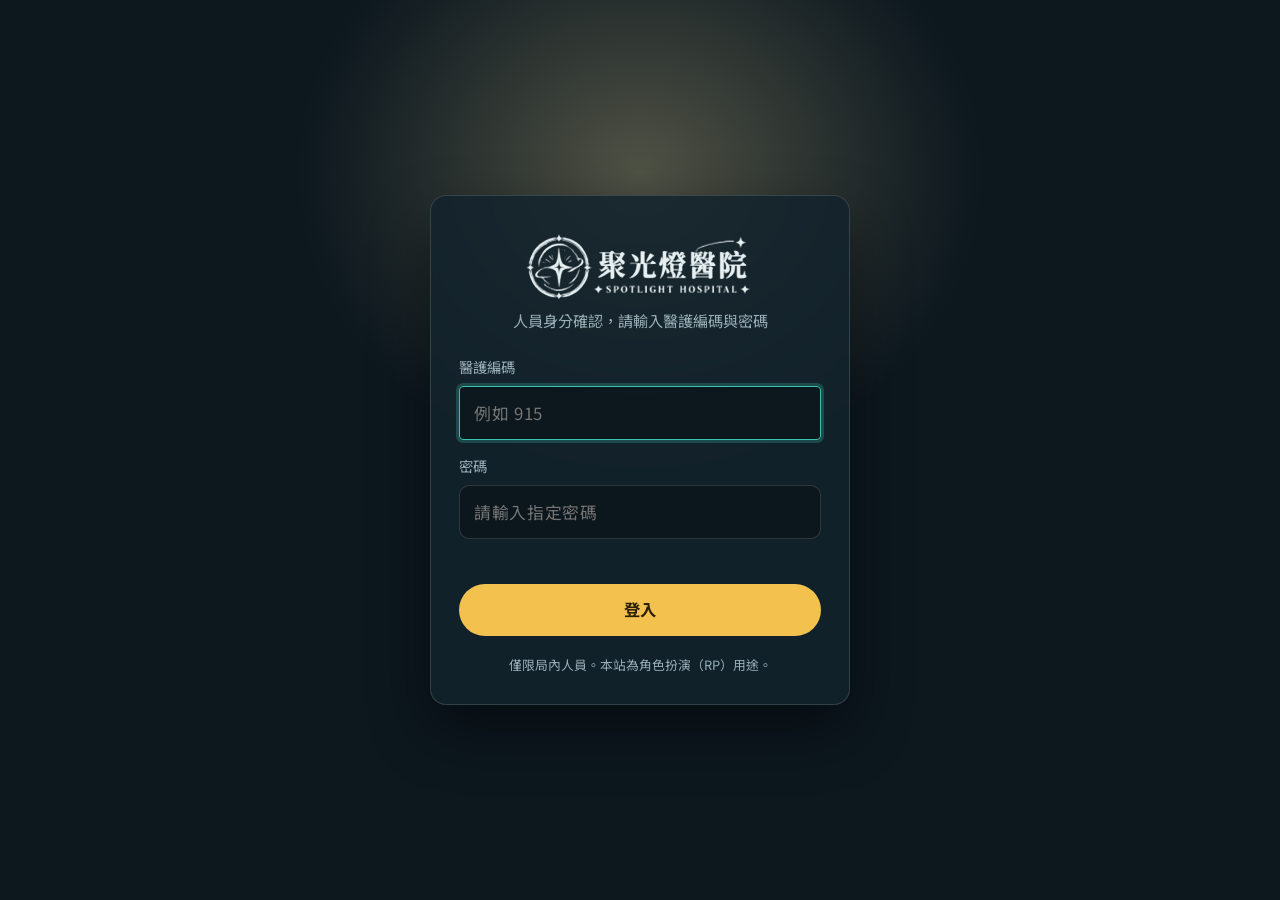
==== login.html @ b437047f "first commit" ====
<!DOCTYPE html>
<html lang="zh-Hant">
<head>
<meta charset="utf-8">
<meta name="viewport" content="width=device-width, initial-scale=1, viewport-fit=cover">
<meta name="robots" content="noindex,nofollow">
<title>人員登入｜SpotLight 醫護局</title>
<link rel="icon" type="image/png" href="images/favicon.png">
<link rel="preconnect" href="https://fonts.googleapis.com">
<link rel="preconnect" href="https://fonts.gstatic.com" crossorigin>
<link href="https://fonts.googleapis.com/css2?family=Noto+Sans+TC:wght@400;500;700&family=Noto+Serif+TC:wght@600;900&display=swap" rel="stylesheet">
<link rel="stylesheet" href="css/login.css">
</head>
<body>
<main class="page">

  <!-- 登入表單 -->
  <section class="card" id="loginView" aria-labelledby="title">
    <h1 id="title" class="logo"><img src="images/logo-light.png" alt="聚光燈醫院 SPOTLIGHT HOSPITAL"></h1>
    <p class="sub">人員身分確認，請輸入醫護編碼與密碼</p>

    <form id="form" novalidate>
      <label>醫護編碼
        <input id="code" name="code" inputmode="numeric" autocomplete="username" placeholder="例如 915" required>
      </label>
      <label>密碼
        <input id="pw" name="pw" type="password" autocomplete="current-password" placeholder="請輸入指定密碼" required>
      </label>
      <p class="err" id="err" role="alert" aria-live="assertive"></p>
      <button class="btn" type="submit">登入</button>
    </form>
    <p class="note">僅限局內人員。本站為角色扮演（RP）用途。</p>
  </section>

  <!-- 登入成功 -->
  <section class="card ok" id="okView" aria-live="polite" hidden>
    <div class="code" id="onlineCode">10-41</div>
    <svg class="ecg" viewBox="0 0 400 48" preserveAspectRatio="none" aria-hidden="true"><path d="M0 28 H130 L148 8 L170 44 L190 14 L204 28 H400"/></svg>
    <div class="label">醫護編碼<b id="okCode"></b></div>
    <h2 id="okName"></h2>
    <p class="role" id="okRole"></p>
    <p class="state">已上線，正在進入官網⋯</p>
    <a class="btn" id="enter" href="index.html">立即進入</a>
  </section>

</main>
<script src="js/roster.js"></script>
<script src="js/auth.js"></script>
<script src="js/login.js"></script>
</body>
</html>
---- css/login.css ----
:root{
  --night:#0C171E; --ink:#E6EFF1; --muted:#9AB0B8; --line:rgba(255,255,255,.14);
  --teal:#3CC1AF; --amber:#F2C14E; --red:#FF8A80;
  --serif:"Noto Serif TC","Songti TC","PMingLiU",serif;
  --sans:"Noto Sans TC","PingFang TC","Microsoft JhengHei",system-ui,sans-serif;
  box-sizing:border-box;
}
*,*::before,*::after{box-sizing:inherit}
[hidden]{display:none!important}
html,body{height:100%}
body{margin:0;background:var(--night);color:var(--ink);font-family:var(--sans);line-height:1.7;-webkit-font-smoothing:antialiased}
:focus-visible{outline:3px solid var(--amber);outline-offset:2px;border-radius:4px}

.page{min-height:100%;display:grid;place-items:center;padding:calc(env(safe-area-inset-top,0px) + 24px) 16px calc(env(safe-area-inset-bottom,0px) + 24px);position:relative;overflow:hidden}
/* 聚光燈 */
.page::before{content:"";position:absolute;inset:-20%;background:radial-gradient(ellipse 480px 420px at 50% 28%,rgba(255,236,170,.28),rgba(255,236,170,.06) 55%,transparent 72%);animation:sway 9s ease-in-out infinite alternate;pointer-events:none}
@keyframes sway{from{transform:translateX(-6%)}to{transform:translateX(6%)}}

.card{position:relative;width:min(420px,100%);background:rgba(19,36,45,.86);border:1px solid var(--line);border-radius:16px;padding:32px 28px 28px;backdrop-filter:blur(6px);box-shadow:0 24px 60px rgba(0,0,0,.45)}
.logo{margin:0 0 6px;text-align:center}
.logo img{display:block;width:min(230px,70%);height:auto;margin:0 auto}
.sub{margin:4px 0 22px;text-align:center;color:var(--muted);font-size:.95rem}

label{display:block;font-size:.9rem;color:var(--muted);margin-bottom:14px}
input{display:block;width:100%;margin-top:6px;padding:12px 14px;font:inherit;font-size:1.05rem;color:var(--ink);background:rgba(0,0,0,.3);border:1px solid var(--line);border-radius:10px;letter-spacing:.04em}
input:focus{border-color:var(--teal);outline:none;box-shadow:0 0 0 3px rgba(60,193,175,.25)}
.err{min-height:1.6em;margin:0 0 8px;color:var(--red);font-size:.9rem}

.btn{display:block;width:100%;text-align:center;padding:12px 20px;border-radius:999px;background:var(--amber);color:#2A1F00;font:inherit;font-weight:700;font-size:1.02rem;text-decoration:none;border:0;cursor:pointer}
.btn:hover{filter:brightness(1.08)}
.note{margin:18px 0 0;text-align:center;font-size:.8rem;color:var(--muted)}

.shake{animation:shake .4s}
@keyframes shake{20%,60%{transform:translateX(-8px)}40%,80%{transform:translateX(8px)}}

/* 登入成功 */
.ok{text-align:center}
.ok .code{font-family:var(--serif);font-weight:900;font-size:clamp(4rem,22vw,6rem);line-height:1;color:var(--amber);letter-spacing:.04em;text-shadow:0 0 30px rgba(242,193,78,.45);animation:pop .5s cubic-bezier(.2,1.4,.4,1)}
@keyframes pop{from{opacity:0;transform:scale(.7)}to{opacity:1;transform:none}}
.ecg{width:100%;height:48px;margin:6px 0 10px}
.ecg path{fill:none;stroke:var(--teal);stroke-width:3;stroke-linecap:round;stroke-linejoin:round;stroke-dasharray:600;stroke-dashoffset:600;animation:draw 1.6s .2s ease-out forwards}
@keyframes draw{to{stroke-dashoffset:0}}
.ok .label{color:var(--muted);font-size:.95rem}
.ok .label b{color:var(--ink);font-size:1.3rem;letter-spacing:.06em;margin-left:4px}
.ok h2{font-family:var(--serif);font-size:1.7rem;margin:10px 0 0}
.ok .role{color:var(--teal);font-weight:700;margin:0 0 4px}
.ok .state{color:var(--muted);font-size:.9rem;margin:0 0 20px}

@media (prefers-reduced-motion:reduce){
  *{animation:none!important;transition:none!important}
  .ecg path{stroke-dashoffset:0}
}
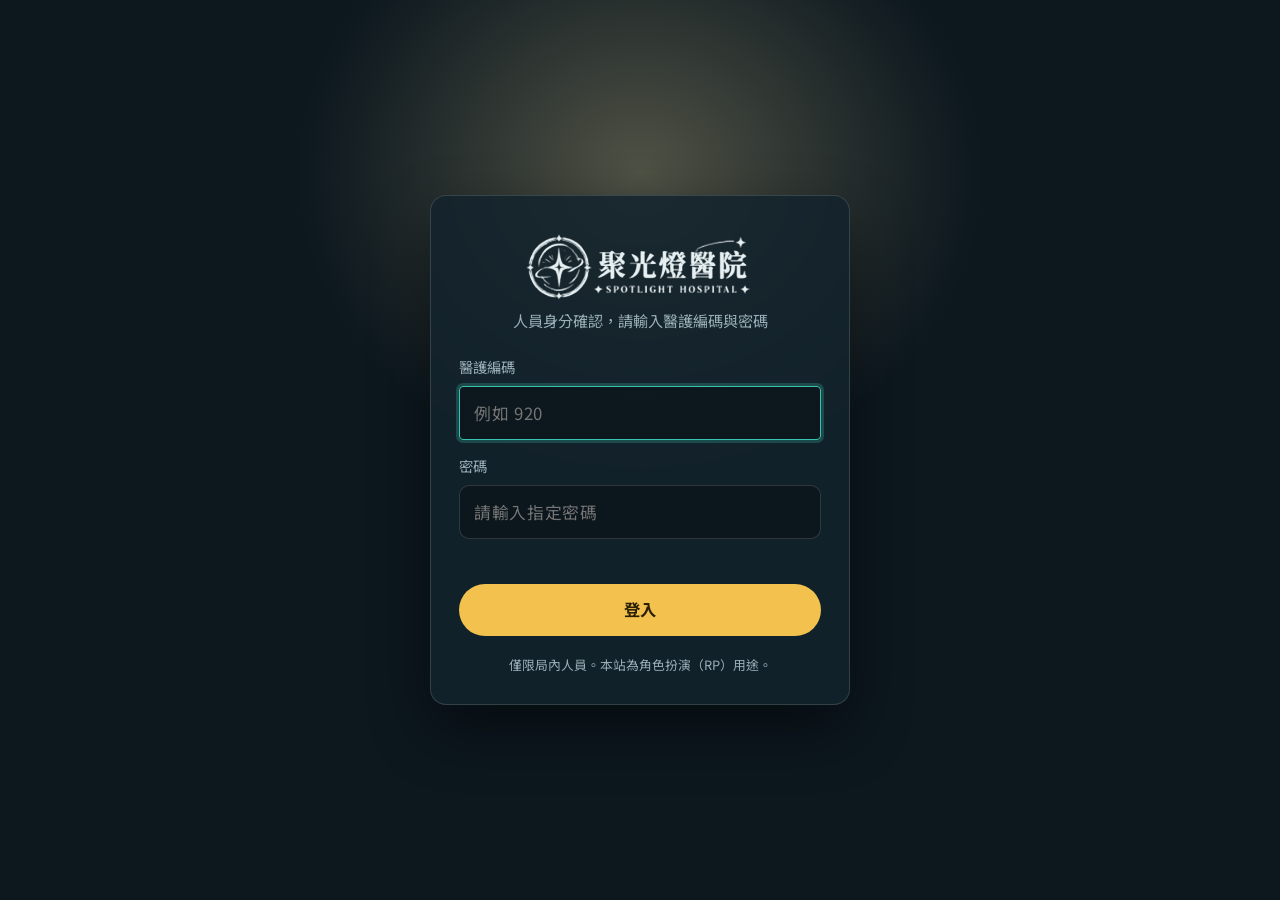
==== commit 99ebce49: "1010-1" ====
--- a/login.html
+++ b/login.html
@@ -21,7 +21,7 @@
 
     <form id="form" novalidate>
       <label>醫護編碼
-        <input id="code" name="code" inputmode="numeric" autocomplete="username" placeholder="例如 915" required>
+        <input id="code" name="code" inputmode="numeric" autocomplete="username" placeholder="例如 920" required>
       </label>
       <label>密碼
         <input id="pw" name="pw" type="password" autocomplete="current-password" placeholder="請輸入指定密碼" required>
--- a/css/login.css
+++ b/css/login.css
@@ -1,52 +1,271 @@
-:root{
-  --night:#0C171E; --ink:#E6EFF1; --muted:#9AB0B8; --line:rgba(255,255,255,.14);
-  --teal:#3CC1AF; --amber:#F2C14E; --red:#FF8A80;
-  --serif:"Noto Serif TC","Songti TC","PMingLiU",serif;
-  --sans:"Noto Sans TC","PingFang TC","Microsoft JhengHei",system-ui,sans-serif;
-  box-sizing:border-box;
-}
-*,*::before,*::after{box-sizing:inherit}
-[hidden]{display:none!important}
-html,body{height:100%}
-body{margin:0;background:var(--night);color:var(--ink);font-family:var(--sans);line-height:1.7;-webkit-font-smoothing:antialiased}
-:focus-visible{outline:3px solid var(--amber);outline-offset:2px;border-radius:4px}
-
-.page{min-height:100%;display:grid;place-items:center;padding:calc(env(safe-area-inset-top,0px) + 24px) 16px calc(env(safe-area-inset-bottom,0px) + 24px);position:relative;overflow:hidden}
+:root {
+  --night: #0C171E;
+  --ink: #E6EFF1;
+  --muted: #9AB0B8;
+  --line: rgba(255, 255, 255, .14);
+  --teal: #3CC1AF;
+  --amber: #F2C14E;
+  --red: #FF8A80;
+  --serif: "Noto Serif TC", "Songti TC", "PMingLiU", serif;
+  --sans: "Noto Sans TC", "PingFang TC", "Microsoft JhengHei", system-ui, sans-serif;
+  box-sizing: border-box;
+}
+
+*,
+*::before,
+*::after {
+  box-sizing: inherit
+}
+
+[hidden] {
+  display: none !important
+}
+
+html,
+body {
+  height: 100%
+}
+
+body {
+  margin: 0;
+  background: var(--night);
+  color: var(--ink);
+  font-family: var(--sans);
+  line-height: 1.7;
+  -webkit-font-smoothing: antialiased
+}
+
+:focus-visible {
+  outline: 3px solid var(--amber);
+  outline-offset: 2px;
+  border-radius: 4px
+}
+
+.page {
+  min-height: 100%;
+  display: grid;
+  place-items: center;
+  padding: calc(env(safe-area-inset-top, 0px) + 24px) 16px calc(env(safe-area-inset-bottom, 0px) + 24px);
+  position: relative;
+  overflow: hidden
+}
+
 /* 聚光燈 */
-.page::before{content:"";position:absolute;inset:-20%;background:radial-gradient(ellipse 480px 420px at 50% 28%,rgba(255,236,170,.28),rgba(255,236,170,.06) 55%,transparent 72%);animation:sway 9s ease-in-out infinite alternate;pointer-events:none}
-@keyframes sway{from{transform:translateX(-6%)}to{transform:translateX(6%)}}
-
-.card{position:relative;width:min(420px,100%);background:rgba(19,36,45,.86);border:1px solid var(--line);border-radius:16px;padding:32px 28px 28px;backdrop-filter:blur(6px);box-shadow:0 24px 60px rgba(0,0,0,.45)}
-.logo{margin:0 0 6px;text-align:center}
-.logo img{display:block;width:min(230px,70%);height:auto;margin:0 auto}
-.sub{margin:4px 0 22px;text-align:center;color:var(--muted);font-size:.95rem}
-
-label{display:block;font-size:.9rem;color:var(--muted);margin-bottom:14px}
-input{display:block;width:100%;margin-top:6px;padding:12px 14px;font:inherit;font-size:1.05rem;color:var(--ink);background:rgba(0,0,0,.3);border:1px solid var(--line);border-radius:10px;letter-spacing:.04em}
-input:focus{border-color:var(--teal);outline:none;box-shadow:0 0 0 3px rgba(60,193,175,.25)}
-.err{min-height:1.6em;margin:0 0 8px;color:var(--red);font-size:.9rem}
-
-.btn{display:block;width:100%;text-align:center;padding:12px 20px;border-radius:999px;background:var(--amber);color:#2A1F00;font:inherit;font-weight:700;font-size:1.02rem;text-decoration:none;border:0;cursor:pointer}
-.btn:hover{filter:brightness(1.08)}
-.note{margin:18px 0 0;text-align:center;font-size:.8rem;color:var(--muted)}
-
-.shake{animation:shake .4s}
-@keyframes shake{20%,60%{transform:translateX(-8px)}40%,80%{transform:translateX(8px)}}
+.page::before {
+  content: "";
+  position: absolute;
+  inset: -20%;
+  background: radial-gradient(ellipse 480px 420px at 50% 28%, rgba(255, 236, 170, .28), rgba(255, 236, 170, .06) 55%, transparent 72%);
+  animation: sway 9s ease-in-out infinite alternate;
+  pointer-events: none
+}
+
+@keyframes sway {
+  from {
+    transform: translateX(-6%)
+  }
+
+  to {
+    transform: translateX(6%)
+  }
+}
+
+.card {
+  position: relative;
+  width: min(420px, 100%);
+  background: rgba(19, 36, 45, .86);
+  border: 1px solid var(--line);
+  border-radius: 16px;
+  padding: 32px 28px 28px;
+  backdrop-filter: blur(6px);
+  box-shadow: 0 24px 60px rgba(0, 0, 0, .45)
+}
+
+.logo {
+  margin: 0 0 6px;
+  text-align: center
+}
+
+.logo img {
+  display: block;
+  width: min(230px, 70%);
+  height: auto;
+  margin: 0 auto
+}
+
+.sub {
+  margin: 4px 0 22px;
+  text-align: center;
+  color: var(--muted);
+  font-size: .95rem
+}
+
+label {
+  display: block;
+  font-size: .9rem;
+  color: var(--muted);
+  margin-bottom: 14px
+}
+
+input {
+  display: block;
+  width: 100%;
+  margin-top: 6px;
+  padding: 12px 14px;
+  font: inherit;
+  font-size: 1.05rem;
+  color: var(--ink);
+  background: rgba(0, 0, 0, .3);
+  border: 1px solid var(--line);
+  border-radius: 10px;
+  letter-spacing: .04em
+}
+
+input:focus {
+  border-color: var(--teal);
+  outline: none;
+  box-shadow: 0 0 0 3px rgba(60, 193, 175, .25)
+}
+
+.err {
+  min-height: 1.6em;
+  margin: 0 0 8px;
+  color: var(--red);
+  font-size: .9rem
+}
+
+.btn {
+  display: block;
+  width: 100%;
+  text-align: center;
+  padding: 12px 20px;
+  border-radius: 999px;
+  background: var(--amber);
+  color: #2A1F00;
+  font: inherit;
+  font-weight: 700;
+  font-size: 1.02rem;
+  text-decoration: none;
+  border: 0;
+  cursor: pointer
+}
+
+.btn:hover {
+  filter: brightness(1.08)
+}
+
+.note {
+  margin: 18px 0 0;
+  text-align: center;
+  font-size: .8rem;
+  color: var(--muted)
+}
+
+.shake {
+  animation: shake .4s
+}
+
+@keyframes shake {
+
+  20%,
+  60% {
+    transform: translateX(-8px)
+  }
+
+  40%,
+  80% {
+    transform: translateX(8px)
+  }
+}
 
 /* 登入成功 */
-.ok{text-align:center}
-.ok .code{font-family:var(--serif);font-weight:900;font-size:clamp(4rem,22vw,6rem);line-height:1;color:var(--amber);letter-spacing:.04em;text-shadow:0 0 30px rgba(242,193,78,.45);animation:pop .5s cubic-bezier(.2,1.4,.4,1)}
-@keyframes pop{from{opacity:0;transform:scale(.7)}to{opacity:1;transform:none}}
-.ecg{width:100%;height:48px;margin:6px 0 10px}
-.ecg path{fill:none;stroke:var(--teal);stroke-width:3;stroke-linecap:round;stroke-linejoin:round;stroke-dasharray:600;stroke-dashoffset:600;animation:draw 1.6s .2s ease-out forwards}
-@keyframes draw{to{stroke-dashoffset:0}}
-.ok .label{color:var(--muted);font-size:.95rem}
-.ok .label b{color:var(--ink);font-size:1.3rem;letter-spacing:.06em;margin-left:4px}
-.ok h2{font-family:var(--serif);font-size:1.7rem;margin:10px 0 0}
-.ok .role{color:var(--teal);font-weight:700;margin:0 0 4px}
-.ok .state{color:var(--muted);font-size:.9rem;margin:0 0 20px}
-
-@media (prefers-reduced-motion:reduce){
-  *{animation:none!important;transition:none!important}
-  .ecg path{stroke-dashoffset:0}
-}
+.ok {
+  text-align: center
+}
+
+.ok .code {
+  font-family: var(--serif);
+  font-weight: 900;
+  font-size: clamp(4rem, 22vw, 6rem);
+  line-height: 1;
+  color: var(--amber);
+  letter-spacing: .04em;
+  text-shadow: 0 0 30px rgba(242, 193, 78, .45);
+  animation: pop .5s cubic-bezier(.2, 1.4, .4, 1)
+}
+
+@keyframes pop {
+  from {
+    opacity: 0;
+    transform: scale(.7)
+  }
+
+  to {
+    opacity: 1;
+    transform: none
+  }
+}
+
+.ecg {
+  width: 100%;
+  height: 48px;
+  margin: 6px 0 10px
+}
+
+.ecg path {
+  fill: none;
+  stroke: var(--teal);
+  stroke-width: 3;
+  stroke-linecap: round;
+  stroke-linejoin: round;
+  stroke-dasharray: 600;
+  stroke-dashoffset: 600;
+  animation: draw 1.6s .2s ease-out forwards
+}
+
+@keyframes draw {
+  to {
+    stroke-dashoffset: 0
+  }
+}
+
+.ok .label {
+  color: var(--muted);
+  font-size: .95rem
+}
+
+.ok .label b {
+  color: var(--ink);
+  font-size: 1.3rem;
+  letter-spacing: .06em;
+  margin-left: 4px
+}
+
+.ok h2 {
+  font-family: var(--serif);
+  font-size: 1.7rem;
+  margin: 10px 0 0
+}
+
+.ok .role {
+  color: var(--teal);
+  font-weight: 700;
+  margin: 0 0 4px
+}
+
+.ok .state {
+  color: var(--muted);
+  font-size: .9rem;
+  margin: 0 0 20px
+}
+
+@media (prefers-reduced-motion:reduce) {
+  * {
+    animation: none !important;
+    transition: none !important
+  }
+
+  .ecg path {
+    stroke-dashoffset: 0
+  }
+}
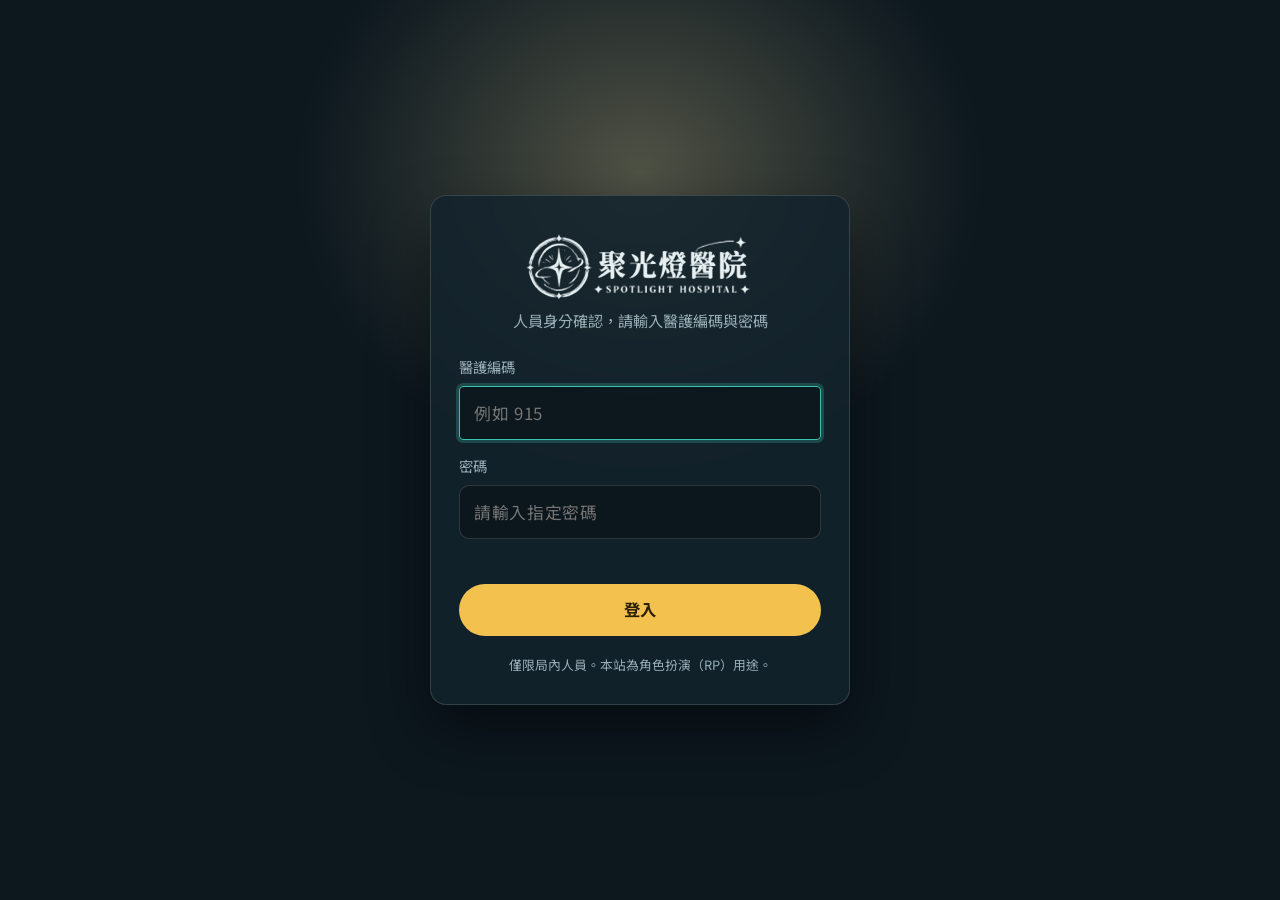
==== commit cb6e760d: "1011-1" ====
--- a/login.html
+++ b/login.html
@@ -21,7 +21,7 @@
 
     <form id="form" novalidate>
       <label>醫護編碼
-        <input id="code" name="code" inputmode="numeric" autocomplete="username" placeholder="例如 920" required>
+        <input id="code" name="code" inputmode="numeric" autocomplete="username" placeholder="例如 915" required>
       </label>
       <label>密碼
         <input id="pw" name="pw" type="password" autocomplete="current-password" placeholder="請輸入指定密碼" required>
--- a/css/login.css
+++ b/css/login.css
@@ -1,271 +1,52 @@
-:root {
-  --night: #0C171E;
-  --ink: #E6EFF1;
-  --muted: #9AB0B8;
-  --line: rgba(255, 255, 255, .14);
-  --teal: #3CC1AF;
-  --amber: #F2C14E;
-  --red: #FF8A80;
-  --serif: "Noto Serif TC", "Songti TC", "PMingLiU", serif;
-  --sans: "Noto Sans TC", "PingFang TC", "Microsoft JhengHei", system-ui, sans-serif;
-  box-sizing: border-box;
+:root{
+  --night:#0C171E; --ink:#E6EFF1; --muted:#9AB0B8; --line:rgba(255,255,255,.14);
+  --teal:#3CC1AF; --amber:#F2C14E; --red:#FF8A80;
+  --serif:"Noto Serif TC","Songti TC","PMingLiU",serif;
+  --sans:"Noto Sans TC","PingFang TC","Microsoft JhengHei",system-ui,sans-serif;
+  box-sizing:border-box;
 }
+*,*::before,*::after{box-sizing:inherit}
+[hidden]{display:none!important}
+html,body{height:100%}
+body{margin:0;background:var(--night);color:var(--ink);font-family:var(--sans);line-height:1.7;-webkit-font-smoothing:antialiased}
+:focus-visible{outline:3px solid var(--amber);outline-offset:2px;border-radius:4px}
 
-*,
-*::before,
-*::after {
-  box-sizing: inherit
-}
+.page{min-height:100%;display:grid;place-items:center;padding:calc(env(safe-area-inset-top,0px) + 24px) 16px calc(env(safe-area-inset-bottom,0px) + 24px);position:relative;overflow:hidden}
+/* 聚光燈 */
+.page::before{content:"";position:absolute;inset:-20%;background:radial-gradient(ellipse 480px 420px at 50% 28%,rgba(255,236,170,.28),rgba(255,236,170,.06) 55%,transparent 72%);animation:sway 9s ease-in-out infinite alternate;pointer-events:none}
+@keyframes sway{from{transform:translateX(-6%)}to{transform:translateX(6%)}}
 
-[hidden] {
-  display: none !important
-}
+.card{position:relative;width:min(420px,100%);background:rgba(19,36,45,.86);border:1px solid var(--line);border-radius:16px;padding:32px 28px 28px;backdrop-filter:blur(6px);box-shadow:0 24px 60px rgba(0,0,0,.45)}
+.logo{margin:0 0 6px;text-align:center}
+.logo img{display:block;width:min(230px,70%);height:auto;margin:0 auto}
+.sub{margin:4px 0 22px;text-align:center;color:var(--muted);font-size:.95rem}
 
-html,
-body {
-  height: 100%
-}
+label{display:block;font-size:.9rem;color:var(--muted);margin-bottom:14px}
+input{display:block;width:100%;margin-top:6px;padding:12px 14px;font:inherit;font-size:1.05rem;color:var(--ink);background:rgba(0,0,0,.3);border:1px solid var(--line);border-radius:10px;letter-spacing:.04em}
+input:focus{border-color:var(--teal);outline:none;box-shadow:0 0 0 3px rgba(60,193,175,.25)}
+.err{min-height:1.6em;margin:0 0 8px;color:var(--red);font-size:.9rem}
 
-body {
-  margin: 0;
-  background: var(--night);
-  color: var(--ink);
-  font-family: var(--sans);
-  line-height: 1.7;
-  -webkit-font-smoothing: antialiased
-}
+.btn{display:block;width:100%;text-align:center;padding:12px 20px;border-radius:999px;background:var(--amber);color:#2A1F00;font:inherit;font-weight:700;font-size:1.02rem;text-decoration:none;border:0;cursor:pointer}
+.btn:hover{filter:brightness(1.08)}
+.note{margin:18px 0 0;text-align:center;font-size:.8rem;color:var(--muted)}
 
-:focus-visible {
-  outline: 3px solid var(--amber);
-  outline-offset: 2px;
-  border-radius: 4px
-}
-
-.page {
-  min-height: 100%;
-  display: grid;
-  place-items: center;
-  padding: calc(env(safe-area-inset-top, 0px) + 24px) 16px calc(env(safe-area-inset-bottom, 0px) + 24px);
-  position: relative;
-  overflow: hidden
-}
-
-/* 聚光燈 */
-.page::before {
-  content: "";
-  position: absolute;
-  inset: -20%;
-  background: radial-gradient(ellipse 480px 420px at 50% 28%, rgba(255, 236, 170, .28), rgba(255, 236, 170, .06) 55%, transparent 72%);
-  animation: sway 9s ease-in-out infinite alternate;
-  pointer-events: none
-}
-
-@keyframes sway {
-  from {
-    transform: translateX(-6%)
-  }
-
-  to {
-    transform: translateX(6%)
-  }
-}
-
-.card {
-  position: relative;
-  width: min(420px, 100%);
-  background: rgba(19, 36, 45, .86);
-  border: 1px solid var(--line);
-  border-radius: 16px;
-  padding: 32px 28px 28px;
-  backdrop-filter: blur(6px);
-  box-shadow: 0 24px 60px rgba(0, 0, 0, .45)
-}
-
-.logo {
-  margin: 0 0 6px;
-  text-align: center
-}
-
-.logo img {
-  display: block;
-  width: min(230px, 70%);
-  height: auto;
-  margin: 0 auto
-}
-
-.sub {
-  margin: 4px 0 22px;
-  text-align: center;
-  color: var(--muted);
-  font-size: .95rem
-}
-
-label {
-  display: block;
-  font-size: .9rem;
-  color: var(--muted);
-  margin-bottom: 14px
-}
-
-input {
-  display: block;
-  width: 100%;
-  margin-top: 6px;
-  padding: 12px 14px;
-  font: inherit;
-  font-size: 1.05rem;
-  color: var(--ink);
-  background: rgba(0, 0, 0, .3);
-  border: 1px solid var(--line);
-  border-radius: 10px;
-  letter-spacing: .04em
-}
-
-input:focus {
-  border-color: var(--teal);
-  outline: none;
-  box-shadow: 0 0 0 3px rgba(60, 193, 175, .25)
-}
-
-.err {
-  min-height: 1.6em;
-  margin: 0 0 8px;
-  color: var(--red);
-  font-size: .9rem
-}
-
-.btn {
-  display: block;
-  width: 100%;
-  text-align: center;
-  padding: 12px 20px;
-  border-radius: 999px;
-  background: var(--amber);
-  color: #2A1F00;
-  font: inherit;
-  font-weight: 700;
-  font-size: 1.02rem;
-  text-decoration: none;
-  border: 0;
-  cursor: pointer
-}
-
-.btn:hover {
-  filter: brightness(1.08)
-}
-
-.note {
-  margin: 18px 0 0;
-  text-align: center;
-  font-size: .8rem;
-  color: var(--muted)
-}
-
-.shake {
-  animation: shake .4s
-}
-
-@keyframes shake {
-
-  20%,
-  60% {
-    transform: translateX(-8px)
-  }
-
-  40%,
-  80% {
-    transform: translateX(8px)
-  }
-}
+.shake{animation:shake .4s}
+@keyframes shake{20%,60%{transform:translateX(-8px)}40%,80%{transform:translateX(8px)}}
 
 /* 登入成功 */
-.ok {
-  text-align: center
+.ok{text-align:center}
+.ok .code{font-family:var(--serif);font-weight:900;font-size:clamp(4rem,22vw,6rem);line-height:1;color:var(--amber);letter-spacing:.04em;text-shadow:0 0 30px rgba(242,193,78,.45);animation:pop .5s cubic-bezier(.2,1.4,.4,1)}
+@keyframes pop{from{opacity:0;transform:scale(.7)}to{opacity:1;transform:none}}
+.ecg{width:100%;height:48px;margin:6px 0 10px}
+.ecg path{fill:none;stroke:var(--teal);stroke-width:3;stroke-linecap:round;stroke-linejoin:round;stroke-dasharray:600;stroke-dashoffset:600;animation:draw 1.6s .2s ease-out forwards}
+@keyframes draw{to{stroke-dashoffset:0}}
+.ok .label{color:var(--muted);font-size:.95rem}
+.ok .label b{color:var(--ink);font-size:1.3rem;letter-spacing:.06em;margin-left:4px}
+.ok h2{font-family:var(--serif);font-size:1.7rem;margin:10px 0 0}
+.ok .role{color:var(--teal);font-weight:700;margin:0 0 4px}
+.ok .state{color:var(--muted);font-size:.9rem;margin:0 0 20px}
+
+@media (prefers-reduced-motion:reduce){
+  *{animation:none!important;transition:none!important}
+  .ecg path{stroke-dashoffset:0}
 }
-
-.ok .code {
-  font-family: var(--serif);
-  font-weight: 900;
-  font-size: clamp(4rem, 22vw, 6rem);
-  line-height: 1;
-  color: var(--amber);
-  letter-spacing: .04em;
-  text-shadow: 0 0 30px rgba(242, 193, 78, .45);
-  animation: pop .5s cubic-bezier(.2, 1.4, .4, 1)
-}
-
-@keyframes pop {
-  from {
-    opacity: 0;
-    transform: scale(.7)
-  }
-
-  to {
-    opacity: 1;
-    transform: none
-  }
-}
-
-.ecg {
-  width: 100%;
-  height: 48px;
-  margin: 6px 0 10px
-}
-
-.ecg path {
-  fill: none;
-  stroke: var(--teal);
-  stroke-width: 3;
-  stroke-linecap: round;
-  stroke-linejoin: round;
-  stroke-dasharray: 600;
-  stroke-dashoffset: 600;
-  animation: draw 1.6s .2s ease-out forwards
-}
-
-@keyframes draw {
-  to {
-    stroke-dashoffset: 0
-  }
-}
-
-.ok .label {
-  color: var(--muted);
-  font-size: .95rem
-}
-
-.ok .label b {
-  color: var(--ink);
-  font-size: 1.3rem;
-  letter-spacing: .06em;
-  margin-left: 4px
-}
-
-.ok h2 {
-  font-family: var(--serif);
-  font-size: 1.7rem;
-  margin: 10px 0 0
-}
-
-.ok .role {
-  color: var(--teal);
-  font-weight: 700;
-  margin: 0 0 4px
-}
-
-.ok .state {
-  color: var(--muted);
-  font-size: .9rem;
-  margin: 0 0 20px
-}
-
-@media (prefers-reduced-motion:reduce) {
-  * {
-    animation: none !important;
-    transition: none !important
-  }
-
-  .ecg path {
-    stroke-dashoffset: 0
-  }
-}
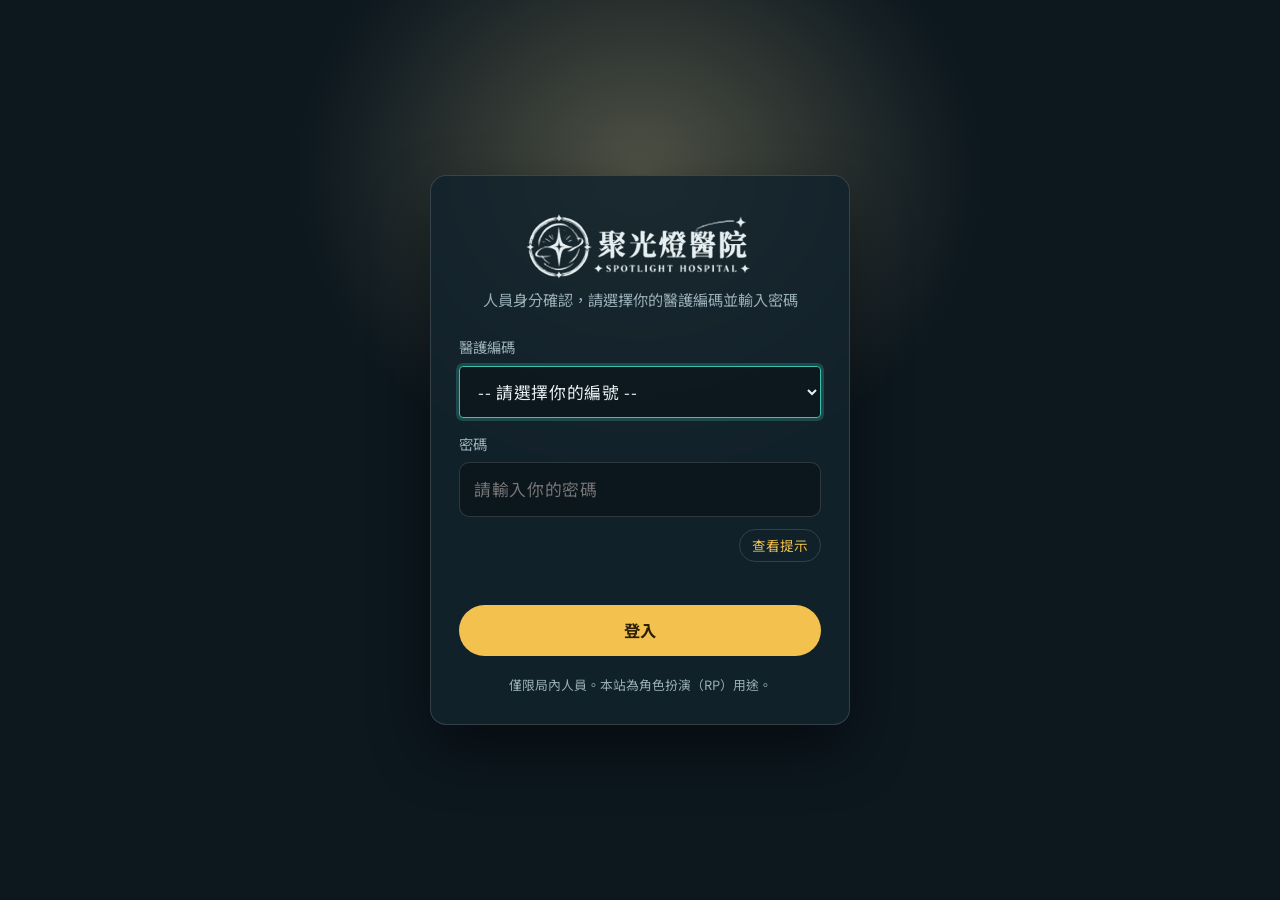
==== commit 79b00183: "1031-1" ====
--- a/login.html
+++ b/login.html
@@ -1,51 +1,67 @@
 <!DOCTYPE html>
 <html lang="zh-Hant">
+
 <head>
-<meta charset="utf-8">
-<meta name="viewport" content="width=device-width, initial-scale=1, viewport-fit=cover">
-<meta name="robots" content="noindex,nofollow">
-<title>人員登入｜SpotLight 醫護局</title>
-<link rel="icon" type="image/png" href="images/favicon.png">
-<link rel="preconnect" href="https://fonts.googleapis.com">
-<link rel="preconnect" href="https://fonts.gstatic.com" crossorigin>
-<link href="https://fonts.googleapis.com/css2?family=Noto+Sans+TC:wght@400;500;700&family=Noto+Serif+TC:wght@600;900&display=swap" rel="stylesheet">
-<link rel="stylesheet" href="css/login.css">
+  <meta charset="utf-8">
+  <meta name="viewport" content="width=device-width, initial-scale=1, viewport-fit=cover">
+  <meta name="robots" content="noindex,nofollow">
+  <title>人員登入｜SpotLight 醫護局</title>
+  <link rel="icon" type="image/png" href="images/favicon.png">
+  <link rel="preconnect" href="https://fonts.googleapis.com">
+  <link rel="preconnect" href="https://fonts.gstatic.com" crossorigin>
+  <link
+    href="https://fonts.googleapis.com/css2?family=Noto+Sans+TC:wght@400;500;700&family=Noto+Serif+TC:wght@600;900&display=swap"
+    rel="stylesheet">
+  <link rel="stylesheet" href="css/login.css">
 </head>
+
 <body>
-<main class="page">
+  <main class="page">
 
-  <!-- 登入表單 -->
-  <section class="card" id="loginView" aria-labelledby="title">
-    <h1 id="title" class="logo"><img src="images/logo-light.png" alt="聚光燈醫院 SPOTLIGHT HOSPITAL"></h1>
-    <p class="sub">人員身分確認，請輸入醫護編碼與密碼</p>
+    <!-- 登入表單 -->
+    <section class="card" id="loginView" aria-labelledby="title">
+      <h1 id="title" class="logo"><img src="images/logo-light.png" alt="聚光燈醫院 SPOTLIGHT HOSPITAL"></h1>
+      <p class="sub">人員身分確認，請選擇你的醫護編碼並輸入密碼</p>
 
-    <form id="form" novalidate>
-      <label>醫護編碼
-        <input id="code" name="code" inputmode="numeric" autocomplete="username" placeholder="例如 915" required>
-      </label>
-      <label>密碼
-        <input id="pw" name="pw" type="password" autocomplete="current-password" placeholder="請輸入指定密碼" required>
-      </label>
-      <p class="err" id="err" role="alert" aria-live="assertive"></p>
-      <button class="btn" type="submit">登入</button>
-    </form>
-    <p class="note">僅限局內人員。本站為角色扮演（RP）用途。</p>
-  </section>
+      <form id="form" novalidate>
+        <label>醫護編碼
+          <select id="code" name="code" required>
+            <option value="">-- 請選擇你的編號 --</option>
+          </select>
+        </label>
+        <label>密碼
+          <input id="pw" name="pw" type="password" autocomplete="current-password" placeholder="請輸入你的密碼" required>
+        </label>
 
-  <!-- 登入成功 -->
-  <section class="card ok" id="okView" aria-live="polite" hidden>
-    <div class="code" id="onlineCode">10-41</div>
-    <svg class="ecg" viewBox="0 0 400 48" preserveAspectRatio="none" aria-hidden="true"><path d="M0 28 H130 L148 8 L170 44 L190 14 L204 28 H400"/></svg>
-    <div class="label">醫護編碼<b id="okCode"></b></div>
-    <h2 id="okName"></h2>
-    <p class="role" id="okRole"></p>
-    <p class="state">已上線，正在進入官網⋯</p>
-    <a class="btn" id="enter" href="index.html">立即進入</a>
-  </section>
+        <button class="hint-btn" id="hintBtn" type="button" aria-expanded="false" aria-controls="hintBox">查看提示</button>
+        <div class="hint-box" id="hintBox" hidden aria-live="polite">
+          <div class="hint-row"><b>提示一</b><span id="hint1"></span></div>
+          <div class="hint-row" id="hint2Row"><b>提示二</b><span id="hint2"></span></div>
+        </div>
 
-</main>
-<script src="js/roster.js"></script>
-<script src="js/auth.js"></script>
-<script src="js/login.js"></script>
+        <p class="err" id="err" role="alert" aria-live="assertive"></p>
+        <button class="btn" type="submit">登入</button>
+      </form>
+      <p class="note">僅限局內人員。本站為角色扮演（RP）用途。</p>
+    </section>
+
+    <!-- 登入成功 -->
+    <section class="card ok" id="okView" aria-live="polite" hidden>
+      <div class="code" id="onlineCode">10-41</div>
+      <svg class="ecg" viewBox="0 0 400 48" preserveAspectRatio="none" aria-hidden="true">
+        <path d="M0 28 H130 L148 8 L170 44 L190 14 L204 28 H400" />
+      </svg>
+      <div class="label">醫護編碼<b id="okCode"></b></div>
+      <h2 id="okName"></h2>
+      <p class="role" id="okRole"></p>
+      <p class="state">已上線，正在進入官網⋯</p>
+      <a class="btn" id="enter" href="index.html">立即進入</a>
+    </section>
+
+  </main>
+  <script src="js/roster.js"></script>
+  <script src="js/auth.js"></script>
+  <script src="js/login.js"></script>
 </body>
-</html>
+
+</html>
--- a/css/login.css
+++ b/css/login.css
@@ -1,52 +1,348 @@
-:root{
-  --night:#0C171E; --ink:#E6EFF1; --muted:#9AB0B8; --line:rgba(255,255,255,.14);
-  --teal:#3CC1AF; --amber:#F2C14E; --red:#FF8A80;
-  --serif:"Noto Serif TC","Songti TC","PMingLiU",serif;
-  --sans:"Noto Sans TC","PingFang TC","Microsoft JhengHei",system-ui,sans-serif;
-  box-sizing:border-box;
-}
-*,*::before,*::after{box-sizing:inherit}
-[hidden]{display:none!important}
-html,body{height:100%}
-body{margin:0;background:var(--night);color:var(--ink);font-family:var(--sans);line-height:1.7;-webkit-font-smoothing:antialiased}
-:focus-visible{outline:3px solid var(--amber);outline-offset:2px;border-radius:4px}
-
-.page{min-height:100%;display:grid;place-items:center;padding:calc(env(safe-area-inset-top,0px) + 24px) 16px calc(env(safe-area-inset-bottom,0px) + 24px);position:relative;overflow:hidden}
+:root {
+  --night: #0C171E;
+  --ink: #E6EFF1;
+  --muted: #9AB0B8;
+  --line: rgba(255, 255, 255, .14);
+  --teal: #3CC1AF;
+  --amber: #F2C14E;
+  --red: #FF8A80;
+  --serif: "Noto Serif TC", "Songti TC", "PMingLiU", serif;
+  --sans: "Noto Sans TC", "PingFang TC", "Microsoft JhengHei", system-ui, sans-serif;
+  box-sizing: border-box;
+}
+
+*,
+*::before,
+*::after {
+  box-sizing: inherit
+}
+
+[hidden] {
+  display: none !important
+}
+
+html,
+body {
+  height: 100%
+}
+
+body {
+  margin: 0;
+  background: var(--night);
+  color: var(--ink);
+  font-family: var(--sans);
+  line-height: 1.7;
+  -webkit-font-smoothing: antialiased
+}
+
+:focus-visible {
+  outline: 3px solid var(--amber);
+  outline-offset: 2px;
+  border-radius: 4px
+}
+
+.page {
+  min-height: 100%;
+  display: grid;
+  place-items: center;
+  padding: calc(env(safe-area-inset-top, 0px) + 24px) 16px calc(env(safe-area-inset-bottom, 0px) + 24px);
+  position: relative;
+  overflow: hidden
+}
+
 /* 聚光燈 */
-.page::before{content:"";position:absolute;inset:-20%;background:radial-gradient(ellipse 480px 420px at 50% 28%,rgba(255,236,170,.28),rgba(255,236,170,.06) 55%,transparent 72%);animation:sway 9s ease-in-out infinite alternate;pointer-events:none}
-@keyframes sway{from{transform:translateX(-6%)}to{transform:translateX(6%)}}
-
-.card{position:relative;width:min(420px,100%);background:rgba(19,36,45,.86);border:1px solid var(--line);border-radius:16px;padding:32px 28px 28px;backdrop-filter:blur(6px);box-shadow:0 24px 60px rgba(0,0,0,.45)}
-.logo{margin:0 0 6px;text-align:center}
-.logo img{display:block;width:min(230px,70%);height:auto;margin:0 auto}
-.sub{margin:4px 0 22px;text-align:center;color:var(--muted);font-size:.95rem}
-
-label{display:block;font-size:.9rem;color:var(--muted);margin-bottom:14px}
-input{display:block;width:100%;margin-top:6px;padding:12px 14px;font:inherit;font-size:1.05rem;color:var(--ink);background:rgba(0,0,0,.3);border:1px solid var(--line);border-radius:10px;letter-spacing:.04em}
-input:focus{border-color:var(--teal);outline:none;box-shadow:0 0 0 3px rgba(60,193,175,.25)}
-.err{min-height:1.6em;margin:0 0 8px;color:var(--red);font-size:.9rem}
-
-.btn{display:block;width:100%;text-align:center;padding:12px 20px;border-radius:999px;background:var(--amber);color:#2A1F00;font:inherit;font-weight:700;font-size:1.02rem;text-decoration:none;border:0;cursor:pointer}
-.btn:hover{filter:brightness(1.08)}
-.note{margin:18px 0 0;text-align:center;font-size:.8rem;color:var(--muted)}
-
-.shake{animation:shake .4s}
-@keyframes shake{20%,60%{transform:translateX(-8px)}40%,80%{transform:translateX(8px)}}
+.page::before {
+  content: "";
+  position: absolute;
+  inset: -20%;
+  background: radial-gradient(ellipse 480px 420px at 50% 28%, rgba(255, 236, 170, .28), rgba(255, 236, 170, .06) 55%, transparent 72%);
+  animation: sway 9s ease-in-out infinite alternate;
+  pointer-events: none
+}
+
+@keyframes sway {
+  from {
+    transform: translateX(-6%)
+  }
+
+  to {
+    transform: translateX(6%)
+  }
+}
+
+.card {
+  position: relative;
+  width: min(420px, 100%);
+  background: rgba(19, 36, 45, .86);
+  border: 1px solid var(--line);
+  border-radius: 16px;
+  padding: 32px 28px 28px;
+  backdrop-filter: blur(6px);
+  box-shadow: 0 24px 60px rgba(0, 0, 0, .45)
+}
+
+.logo {
+  margin: 0 0 6px;
+  text-align: center
+}
+
+.logo img {
+  display: block;
+  width: min(230px, 70%);
+  height: auto;
+  margin: 0 auto
+}
+
+.sub {
+  margin: 4px 0 22px;
+  text-align: center;
+  color: var(--muted);
+  font-size: .95rem
+}
+
+label {
+  display: block;
+  font-size: .9rem;
+  color: var(--muted);
+  margin-bottom: 14px
+}
+
+input {
+  display: block;
+  width: 100%;
+  margin-top: 6px;
+  padding: 12px 14px;
+  font: inherit;
+  font-size: 1.05rem;
+  color: var(--ink);
+  background: rgba(0, 0, 0, .3);
+  border: 1px solid var(--line);
+  border-radius: 10px;
+  letter-spacing: .04em
+}
+
+input:focus,
+select:focus {
+  border-color: var(--teal);
+  outline: none;
+  box-shadow: 0 0 0 3px rgba(60, 193, 175, .25)
+}
+
+select {
+  display: block;
+  width: 100%;
+  margin-top: 6px;
+  padding: 12px 14px;
+  font: inherit;
+  font-size: 1.05rem;
+  color: var(--ink);
+  background: rgba(0, 0, 0, .3);
+  border: 1px solid var(--line);
+  border-radius: 10px;
+  letter-spacing: .04em;
+  cursor: pointer
+}
+
+select option {
+  background: #13242D;
+  color: #E6EFF1
+}
+
+/* 查看提示 */
+.hint-btn {
+  display: block;
+  margin: -2px 0 12px auto;
+  padding: 4px 12px;
+  border-radius: 999px;
+  border: 1px solid var(--line);
+  background: transparent;
+  color: var(--amber);
+  font: inherit;
+  font-size: .85rem;
+  cursor: pointer
+}
+
+.hint-btn:hover {
+  background: rgba(242, 193, 78, .12)
+}
+
+.hint-box {
+  margin: 0 0 12px;
+  padding: 12px 14px;
+  border: 1px dashed rgba(242, 193, 78, .5);
+  border-left: 4px solid var(--amber);
+  border-radius: 10px;
+  background: rgba(242, 193, 78, .07);
+  font-size: .92rem;
+  line-height: 1.7
+}
+
+.hint-row {
+  display: flex;
+  gap: 10px;
+  align-items: baseline
+}
+
+.hint-row+.hint-row {
+  margin-top: 6px
+}
+
+.hint-row b {
+  flex: none;
+  font-size: .75rem;
+  padding: 1px 9px;
+  border-radius: 999px;
+  background: rgba(242, 193, 78, .2);
+  color: var(--amber)
+}
+
+.hint-row span {
+  color: var(--ink)
+}
+
+.hint-row.locked span {
+  color: var(--muted)
+}
+
+.err {
+  min-height: 1.6em;
+  margin: 0 0 8px;
+  color: var(--red);
+  font-size: .9rem
+}
+
+.btn {
+  display: block;
+  width: 100%;
+  text-align: center;
+  padding: 12px 20px;
+  border-radius: 999px;
+  background: var(--amber);
+  color: #2A1F00;
+  font: inherit;
+  font-weight: 700;
+  font-size: 1.02rem;
+  text-decoration: none;
+  border: 0;
+  cursor: pointer
+}
+
+.btn:hover {
+  filter: brightness(1.08)
+}
+
+.note {
+  margin: 18px 0 0;
+  text-align: center;
+  font-size: .8rem;
+  color: var(--muted)
+}
+
+.shake {
+  animation: shake .4s
+}
+
+@keyframes shake {
+
+  20%,
+  60% {
+    transform: translateX(-8px)
+  }
+
+  40%,
+  80% {
+    transform: translateX(8px)
+  }
+}
 
 /* 登入成功 */
-.ok{text-align:center}
-.ok .code{font-family:var(--serif);font-weight:900;font-size:clamp(4rem,22vw,6rem);line-height:1;color:var(--amber);letter-spacing:.04em;text-shadow:0 0 30px rgba(242,193,78,.45);animation:pop .5s cubic-bezier(.2,1.4,.4,1)}
-@keyframes pop{from{opacity:0;transform:scale(.7)}to{opacity:1;transform:none}}
-.ecg{width:100%;height:48px;margin:6px 0 10px}
-.ecg path{fill:none;stroke:var(--teal);stroke-width:3;stroke-linecap:round;stroke-linejoin:round;stroke-dasharray:600;stroke-dashoffset:600;animation:draw 1.6s .2s ease-out forwards}
-@keyframes draw{to{stroke-dashoffset:0}}
-.ok .label{color:var(--muted);font-size:.95rem}
-.ok .label b{color:var(--ink);font-size:1.3rem;letter-spacing:.06em;margin-left:4px}
-.ok h2{font-family:var(--serif);font-size:1.7rem;margin:10px 0 0}
-.ok .role{color:var(--teal);font-weight:700;margin:0 0 4px}
-.ok .state{color:var(--muted);font-size:.9rem;margin:0 0 20px}
-
-@media (prefers-reduced-motion:reduce){
-  *{animation:none!important;transition:none!important}
-  .ecg path{stroke-dashoffset:0}
-}
+.ok {
+  text-align: center
+}
+
+.ok .code {
+  font-family: var(--serif);
+  font-weight: 900;
+  font-size: clamp(4rem, 22vw, 6rem);
+  line-height: 1;
+  color: var(--amber);
+  letter-spacing: .04em;
+  text-shadow: 0 0 30px rgba(242, 193, 78, .45);
+  animation: pop .5s cubic-bezier(.2, 1.4, .4, 1)
+}
+
+@keyframes pop {
+  from {
+    opacity: 0;
+    transform: scale(.7)
+  }
+
+  to {
+    opacity: 1;
+    transform: none
+  }
+}
+
+.ecg {
+  width: 100%;
+  height: 48px;
+  margin: 6px 0 10px
+}
+
+.ecg path {
+  fill: none;
+  stroke: var(--teal);
+  stroke-width: 3;
+  stroke-linecap: round;
+  stroke-linejoin: round;
+  stroke-dasharray: 600;
+  stroke-dashoffset: 600;
+  animation: draw 1.6s .2s ease-out forwards
+}
+
+@keyframes draw {
+  to {
+    stroke-dashoffset: 0
+  }
+}
+
+.ok .label {
+  color: var(--muted);
+  font-size: .95rem
+}
+
+.ok .label b {
+  color: var(--ink);
+  font-size: 1.3rem;
+  letter-spacing: .06em;
+  margin-left: 4px
+}
+
+.ok h2 {
+  font-family: var(--serif);
+  font-size: 1.7rem;
+  margin: 10px 0 0
+}
+
+.ok .role {
+  color: var(--teal);
+  font-weight: 700;
+  margin: 0 0 4px
+}
+
+.ok .state {
+  color: var(--muted);
+  font-size: .9rem;
+  margin: 0 0 20px
+}
+
+@media (prefers-reduced-motion:reduce) {
+  * {
+    animation: none !important;
+    transition: none !important
+  }
+
+  .ecg path {
+    stroke-dashoffset: 0
+  }
+}
